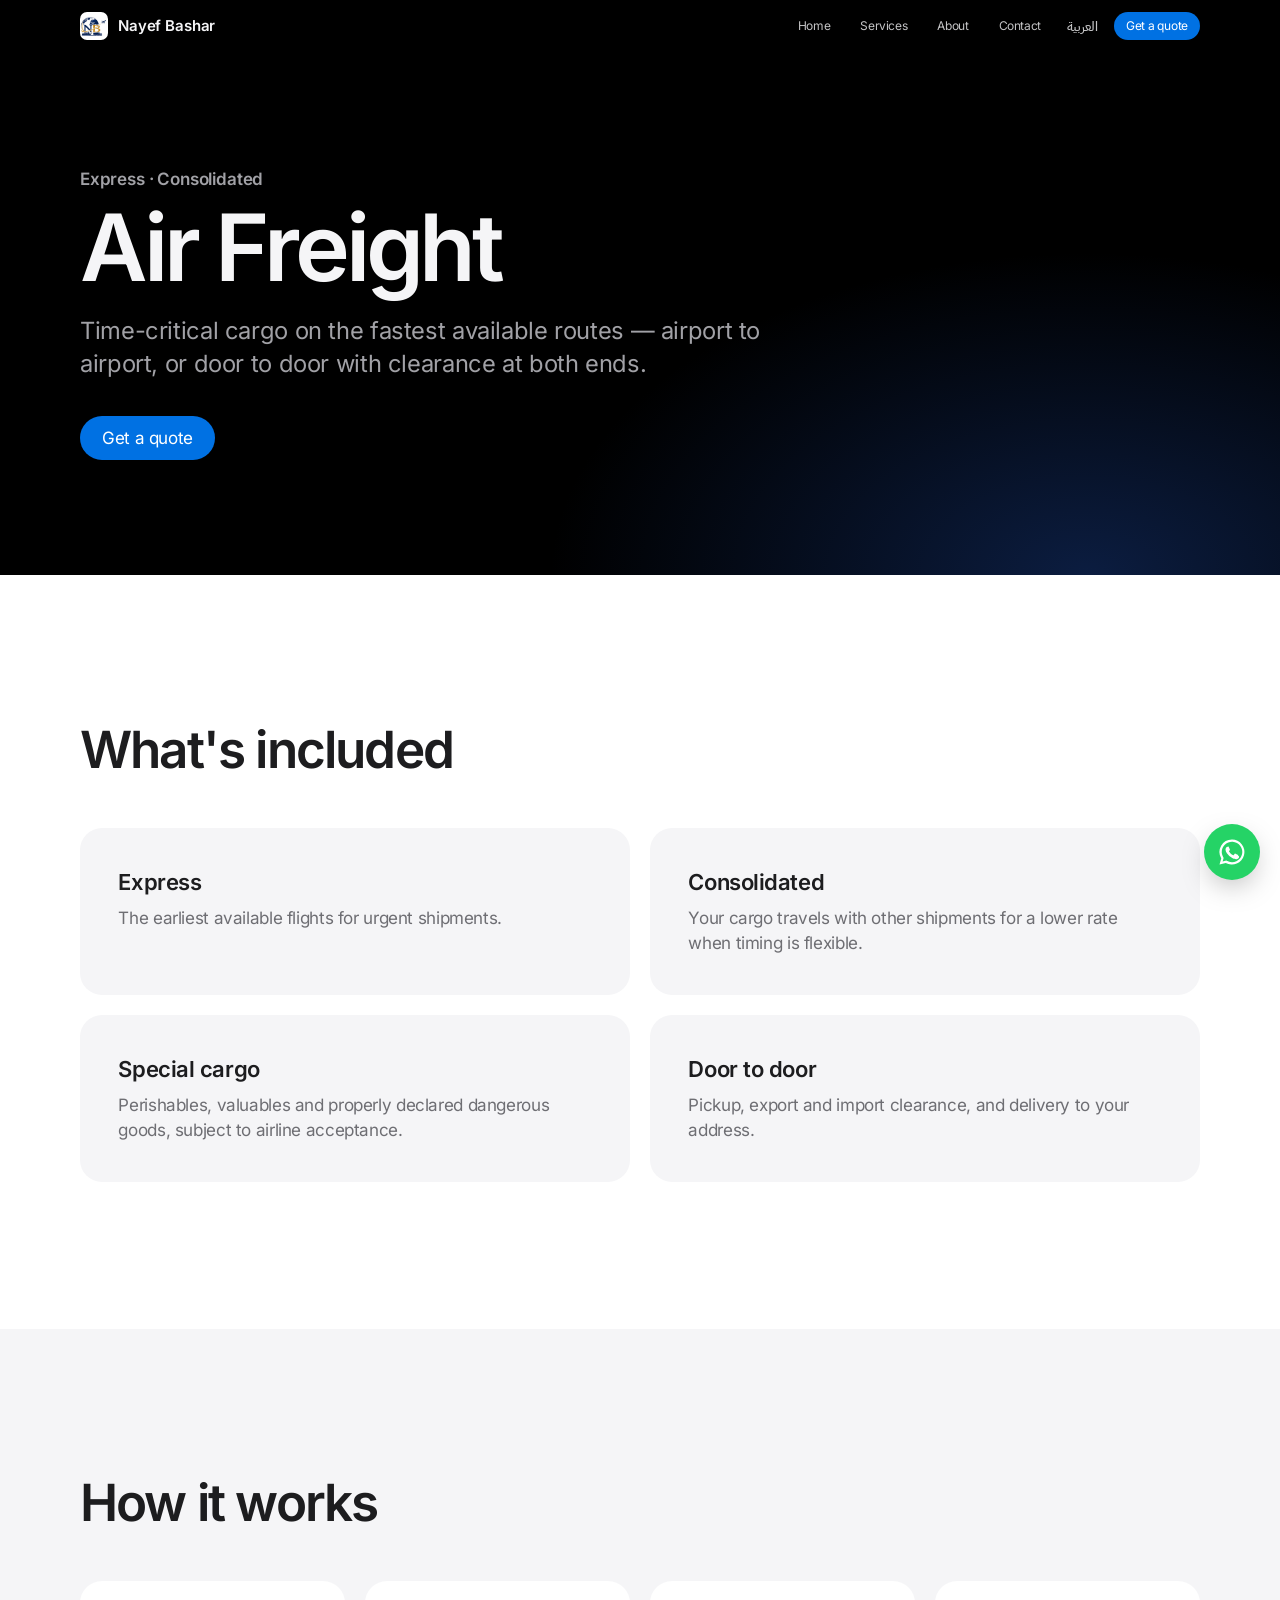
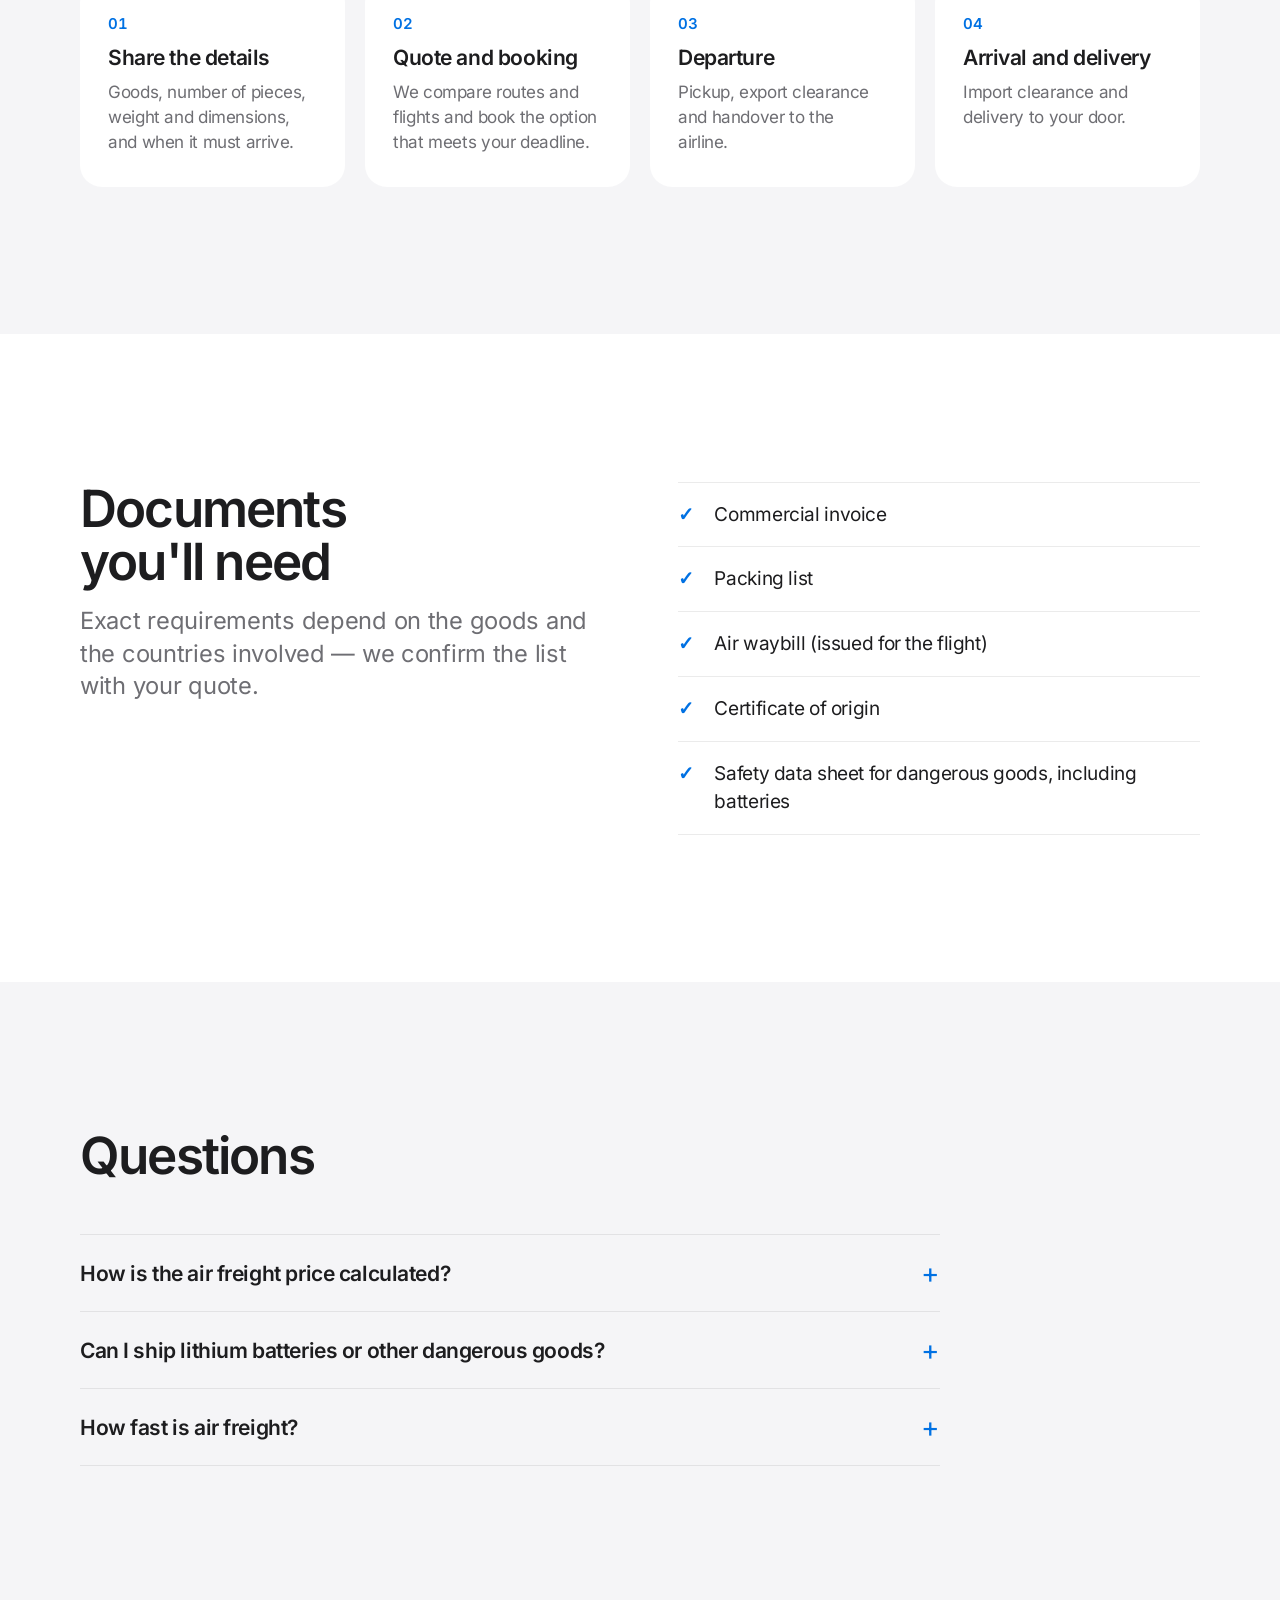
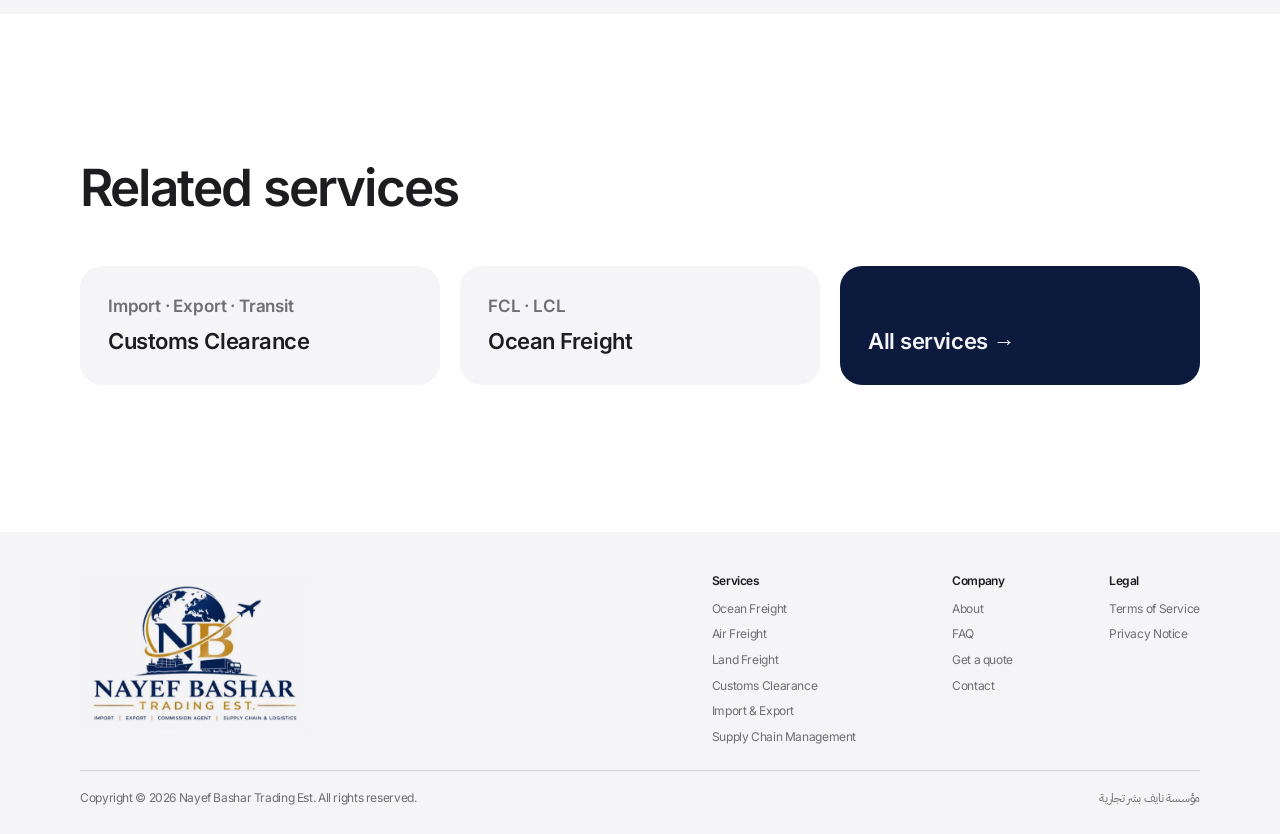
==== services/air-freight.html @ 56d83ab1 "Add files via upload" ====
<!doctype html>
<!-- GENERATED by scripts/build-services.js — do not edit. Change scripts/services-content.js and re-run the script. -->
<html lang="en" dir="ltr" data-page="service" data-title-en="Air Freight — Nayef Bashar Trading Est." data-title-ar="الشحن الجوي — مؤسسة نايف بشر تجارية">
<head>
  <meta charset="utf-8">
  <meta name="viewport" content="width=device-width, initial-scale=1, viewport-fit=cover">
  <title>Air Freight — Nayef Bashar Trading Est.</title>
  <meta name="description" content="Air freight to and from Kuwait: express and consolidated air cargo, airport to airport or door to door, arranged by Nayef Bashar Trading Est.">
  <meta name="theme-color" content="#000000">
  <link rel="canonical" href="https://nayefbashar.com/services/air-freight.html">
  <meta property="og:type" content="website">
  <meta property="og:url" content="https://nayefbashar.com/services/air-freight.html">
  <meta property="og:site_name" content="Nayef Bashar Trading Est.">
  <meta property="og:title" content="Air Freight — Nayef Bashar Trading Est.">
  <meta property="og:description" content="Air freight to and from Kuwait: express and consolidated air cargo, airport to airport or door to door, arranged by Nayef Bashar Trading Est.">
  <meta property="og:image" content="https://nayefbashar.com/assets/logo.png">
  <meta name="twitter:card" content="summary">
  <link rel="icon" type="image/png" href="../assets/favicon.png">
  <link rel="apple-touch-icon" href="../assets/apple-touch-icon.png">
  <link rel="stylesheet" href="../css/fonts.css">
  <link rel="stylesheet" href="../css/site.css">
</head>
<body>
  <a class="skip-link" href="#main" data-i18n="skip">Skip to content</a>

  <header class="nav" id="top">
    <div class="nav-inner">
      <a class="nav-brand" href="../index.html" aria-label="Nayef Bashar Trading Est. — home">
        <img src="../assets/apple-touch-icon.png" alt="" width="28" height="28">
        <span data-i18n="brand">Nayef Bashar</span>
      </a>
      <nav class="nav-links" id="nav-links" aria-label="Main navigation">
        <a href="../index.html" data-i18n="legal.home">Home</a>
        <a href="../index.html#services" data-i18n="nav.services">Services</a>
        <a href="../index.html#about" data-i18n="nav.about">About</a>
        <a href="../index.html#contact" data-i18n="nav.contact">Contact</a>
      </nav>
      <div class="nav-actions">
        <button type="button" class="nav-lang" id="lang-toggle"><span data-i18n="lang.switch">العربية</span></button>
        <a class="pill pill--sm" href="../index.html?service=air#quote" data-i18n="nav.quote">Get a quote</a>
        <button type="button" class="nav-menu" id="menu-toggle" aria-expanded="false" aria-controls="nav-links" aria-label="Menu"><span></span><span></span></button>
      </div>
    </div>
  </header>

  <main id="main">
    <article class="lang-block" lang="en" dir="ltr" aria-labelledby="title-en">
      <section class="svc-hero">
        <div class="container">
          <p class="kicker kicker--hero">Express · Consolidated</p>
          <h1 id="title-en" class="display">Air Freight</h1>
          <p class="hero-lead">Time-critical cargo on the fastest available routes — airport to airport, or door to door with clearance at both ends.</p>
          <a class="pill" href="../index.html?service=air#quote">Get a quote</a>
        </div>
      </section>
      <section class="section">
        <div class="container">
          <h2 class="headline svc-h2">What&#39;s included</h2>
          <ul class="svc-cards" role="list">
            <li class="svc-card"><h3>Express</h3><p>The earliest available flights for urgent shipments.</p></li>
            <li class="svc-card"><h3>Consolidated</h3><p>Your cargo travels with other shipments for a lower rate when timing is flexible.</p></li>
            <li class="svc-card"><h3>Special cargo</h3><p>Perishables, valuables and properly declared dangerous goods, subject to airline acceptance.</p></li>
            <li class="svc-card"><h3>Door to door</h3><p>Pickup, export and import clearance, and delivery to your address.</p></li>
          </ul>
        </div>
      </section>
      <section class="section section--gray">
        <div class="container">
          <h2 class="headline svc-h2">How it works</h2>
          <ol class="steps" role="list">
            <li class="step"><span class="step-num">01</span><h3>Share the details</h3><p>Goods, number of pieces, weight and dimensions, and when it must arrive.</p></li>
            <li class="step"><span class="step-num">02</span><h3>Quote and booking</h3><p>We compare routes and flights and book the option that meets your deadline.</p></li>
            <li class="step"><span class="step-num">03</span><h3>Departure</h3><p>Pickup, export clearance and handover to the airline.</p></li>
            <li class="step"><span class="step-num">04</span><h3>Arrival and delivery</h3><p>Import clearance and delivery to your door.</p></li>
          </ol>
        </div>
      </section>
      <section class="section">
        <div class="container svc-split">
          <div>
            <h2 class="headline svc-h2">Documents you&#39;ll need</h2>
            <p class="subhead">Exact requirements depend on the goods and the countries involved — we confirm the list with your quote.</p>
          </div>
          <ul class="svc-docs" role="list">
            <li>Commercial invoice</li>
            <li>Packing list</li>
            <li>Air waybill (issued for the flight)</li>
            <li>Certificate of origin</li>
            <li>Safety data sheet for dangerous goods, including batteries</li>
          </ul>
        </div>
      </section>
      <section class="section section--gray">
        <div class="container">
          <h2 class="headline svc-h2">Questions</h2>
          <div class="faq-list">
            <details><summary>How is the air freight price calculated?</summary><p>Airlines charge on the chargeable weight: the greater of the actual weight and the volumetric weight. Volumetric weight is length × width × height in centimetres divided by 6,000. Compact, heavy cargo is the best value by air.</p></details>
            <details><summary>Can I ship lithium batteries or other dangerous goods?</summary><p>Often yes, but they must be declared, packed and labelled under IATA dangerous goods rules, and some airlines refuse certain items. Tell us before booking so we can confirm acceptance.</p></details>
            <details><summary>How fast is air freight?</summary><p>It depends on the route and flight availability. We give you the expected schedule with each quote.</p></details>
          </div>
        </div>
      </section>
      <section class="section">
        <div class="container">
          <h2 class="headline svc-h2">Related services</h2>
          <ul class="svc-related" role="list">
            <li><a class="svc-related-link" href="customs-clearance.html"><span class="kicker">Import · Export · Transit</span><strong>Customs Clearance</strong></a></li>
            <li><a class="svc-related-link" href="ocean-freight.html"><span class="kicker">FCL · LCL</span><strong>Ocean Freight</strong></a></li>
            <li><a class="svc-related-link svc-related-link--all" href="../index.html#services"><strong>All services</strong></a></li>
          </ul>
        </div>
      </section>
    </article>

    <article class="lang-block" lang="ar" dir="rtl" aria-labelledby="title-ar">
      <section class="svc-hero">
        <div class="container">
          <p class="kicker kicker--hero">سريع · مجمّع</p>
          <h1 id="title-ar" class="display">الشحن الجوي</h1>
          <p class="hero-lead">شحنات عاجلة على أسرع المسارات المتاحة — من مطار إلى مطار، أو من الباب إلى الباب مع التخليص في الطرفين.</p>
          <a class="pill" href="../index.html?service=air#quote">اطلب عرض سعر</a>
        </div>
      </section>
      <section class="section">
        <div class="container">
          <h2 class="headline svc-h2">ما تشمله الخدمة</h2>
          <ul class="svc-cards" role="list">
            <li class="svc-card"><h3>سريع</h3><p>أقرب الرحلات المتاحة للشحنات العاجلة.</p></li>
            <li class="svc-card"><h3>مجمّع</h3><p>تُشحن بضاعتك مع شحنات أخرى بسعر أقل عندما يكون الموعد مرناً.</p></li>
            <li class="svc-card"><h3>بضائع خاصة</h3><p>المواد القابلة للتلف والثمينة والبضائع الخطرة المصرّح عنها بشكل صحيح، وفق قبول شركة الطيران.</p></li>
            <li class="svc-card"><h3>من الباب إلى الباب</h3><p>الاستلام، وتخليص التصدير والاستيراد، والتسليم إلى عنوانك.</p></li>
          </ul>
        </div>
      </section>
      <section class="section section--gray">
        <div class="container">
          <h2 class="headline svc-h2">كيف نعمل</h2>
          <ol class="steps" role="list">
            <li class="step"><span class="step-num">01</span><h3>شاركنا التفاصيل</h3><p>البضاعة، وعدد الطرود، والوزن والأبعاد، وموعد الوصول المطلوب.</p></li>
            <li class="step"><span class="step-num">02</span><h3>العرض والحجز</h3><p>نقارن المسارات والرحلات ونحجز الخيار الذي يحقق موعدك.</p></li>
            <li class="step"><span class="step-num">03</span><h3>المغادرة</h3><p>الاستلام وتخليص التصدير والتسليم لشركة الطيران.</p></li>
            <li class="step"><span class="step-num">04</span><h3>الوصول والتسليم</h3><p>تخليص الاستيراد والتسليم إلى بابك.</p></li>
          </ol>
        </div>
      </section>
      <section class="section">
        <div class="container svc-split">
          <div>
            <h2 class="headline svc-h2">المستندات المطلوبة</h2>
            <p class="subhead">تختلف المتطلبات بحسب البضاعة والدول المعنية — نؤكد لك القائمة مع عرض السعر.</p>
          </div>
          <ul class="svc-docs" role="list">
            <li>الفاتورة التجارية</li>
            <li>قائمة التعبئة</li>
            <li>بوليصة الشحن الجوي (تصدر للرحلة)</li>
            <li>شهادة المنشأ</li>
            <li>نشرة بيانات السلامة للبضائع الخطرة، بما فيها البطاريات</li>
          </ul>
        </div>
      </section>
      <section class="section section--gray">
        <div class="container">
          <h2 class="headline svc-h2">أسئلة شائعة</h2>
          <div class="faq-list">
            <details><summary>كيف يُحسب سعر الشحن الجوي؟</summary><p>تحتسب شركات الطيران السعر على الوزن المحتسب: الأكبر بين الوزن الفعلي والوزن الحجمي. الوزن الحجمي هو الطول × العرض × الارتفاع بالسنتيمتر مقسوماً على ٦٠٠٠. البضائع الثقيلة صغيرة الحجم هي الأوفر جواً.</p></details>
            <details><summary>هل يمكنني شحن بطاريات الليثيوم أو بضائع خطرة أخرى؟</summary><p>غالباً نعم، لكن يجب التصريح عنها وتعبئتها ووسمها وفق قواعد اتحاد النقل الجوي الدولي (IATA) للبضائع الخطرة، وبعض شركات الطيران ترفض مواد معينة. أخبرنا قبل الحجز لنؤكد القبول.</p></details>
            <details><summary>ما سرعة الشحن الجوي؟</summary><p>تعتمد على المسار وتوفر الرحلات. نعطيك الجدول المتوقع مع كل عرض سعر.</p></details>
          </div>
        </div>
      </section>
      <section class="section">
        <div class="container">
          <h2 class="headline svc-h2">خدمات ذات صلة</h2>
          <ul class="svc-related" role="list">
            <li><a class="svc-related-link" href="customs-clearance.html"><span class="kicker">استيراد · تصدير · ترانزيت</span><strong>التخليص الجمركي</strong></a></li>
            <li><a class="svc-related-link" href="ocean-freight.html"><span class="kicker">حاويات كاملة · جزئية</span><strong>الشحن البحري</strong></a></li>
            <li><a class="svc-related-link svc-related-link--all" href="../index.html#services"><strong>كل الخدمات</strong></a></li>
          </ul>
        </div>
      </section>
    </article>
  </main>

  <a class="wa-float" href="#" data-whatsapp target="_blank" rel="noopener" data-i18n-label="wa.float" aria-label="Chat with us on WhatsApp">
    <svg viewBox="0 0 24 24" aria-hidden="true"><path d="M12 2a10 10 0 0 0-8.6 15.1L2 22l5-1.3A10 10 0 1 0 12 2zm0 18.2a8.2 8.2 0 0 1-4.2-1.2l-.3-.2-3 .8.8-2.9-.2-.3A8.2 8.2 0 1 1 12 20.2zm4.5-6.1c-.2-.1-1.5-.7-1.7-.8-.2-.1-.4-.1-.6.1l-.8 1c-.1.2-.3.2-.5.1a6.7 6.7 0 0 1-3.3-2.9c-.2-.4.2-.4.7-1.3.1-.2 0-.3 0-.4l-.8-1.8c-.2-.5-.4-.4-.6-.4h-.5a1 1 0 0 0-.7.3 3 3 0 0 0-.9 2.2 5.2 5.2 0 0 0 1.1 2.8 12 12 0 0 0 4.6 4c1.7.7 2.4.8 3.2.7.5-.1 1.5-.6 1.8-1.2.2-.6.2-1.1.1-1.2l-.4-.2z"/></svg>
  </a>

  <footer class="footer">
    <div class="container">
      <div class="footer-top">
        <img class="footer-logo" src="../assets/logo.webp" alt="Nayef Bashar Trading Est." width="566" height="388" loading="lazy">
        <nav class="footer-nav" aria-label="Footer">
          <div><h3 data-i18n="footer.services">Services</h3>
            <a href="ocean-freight.html" data-i18n="svc.ocean.title">Ocean Freight</a><a href="air-freight.html" data-i18n="svc.air.title">Air Freight</a><a href="land-freight.html" data-i18n="svc.land.title">Land Freight</a><a href="customs-clearance.html" data-i18n="svc.customs.title">Customs Clearance</a><a href="import-export.html" data-i18n="svc.trade.title">Import &amp; Export</a><a href="supply-chain.html" data-i18n="svc.supply.title">Supply Chain Management</a>
          </div>
          <div><h3 data-i18n="footer.company">Company</h3>
            <a href="../index.html#about" data-i18n="nav.about">About</a><a href="../index.html#faq" data-i18n="nav.faq">FAQ</a>
            <a href="../index.html#quote" data-i18n="nav.quote">Get a quote</a><a href="../index.html#contact" data-i18n="nav.contact">Contact</a>
          </div>
          <div><h3 data-i18n="footer.legal">Legal</h3>
            <a href="../terms.html" data-i18n="footer.terms">Terms of Service</a><a href="../privacy.html" data-i18n="footer.privacy">Privacy Notice</a>
          </div>
        </nav>
      </div>
      <p class="footer-legal">
        <span data-i18n="footer.copy">Copyright © Nayef Bashar Trading Est. All rights reserved.</span>
        <span class="footer-ids"><span data-fact-row hidden><span data-i18n="footer.cr">CR No.</span> <span data-fact="cr" dir="ltr"></span></span><span class="footer-ar" lang="ar" dir="rtl">مؤسسة نايف بشر تجارية</span></span>
      </p>
    </div>
  </footer>

  <script src="../js/i18n.js"></script>
  <script src="../js/site.js"></script>
</body>
</html>
---- css/fonts.css ----
/* Self-hosted fonts (no third-party requests). Inter: Latin subset; IBM Plex Sans Arabic: Arabic subset. */
@font-face { font-family: 'Inter'; font-style: normal; font-weight: 400; font-display: swap; src: url('../assets/fonts/inter-latin-400.woff2') format('woff2'); unicode-range: U+0000-00FF, U+0131, U+0152-0153, U+02BB-02BC, U+02C6, U+02DA, U+02DC, U+2000-206F, U+20AC, U+2122, U+2191, U+2193, U+2212, U+2215, U+FEFF, U+FFFD; }
@font-face { font-family: 'Inter'; font-style: normal; font-weight: 500; font-display: swap; src: url('../assets/fonts/inter-latin-500.woff2') format('woff2'); unicode-range: U+0000-00FF, U+0131, U+0152-0153, U+02BB-02BC, U+02C6, U+02DA, U+02DC, U+2000-206F, U+20AC, U+2122, U+2191, U+2193, U+2212, U+2215, U+FEFF, U+FFFD; }
@font-face { font-family: 'Inter'; font-style: normal; font-weight: 600; font-display: swap; src: url('../assets/fonts/inter-latin-600.woff2') format('woff2'); unicode-range: U+0000-00FF, U+0131, U+0152-0153, U+02BB-02BC, U+02C6, U+02DA, U+02DC, U+2000-206F, U+20AC, U+2122, U+2191, U+2193, U+2212, U+2215, U+FEFF, U+FFFD; }
@font-face { font-family: 'Inter'; font-style: normal; font-weight: 700; font-display: swap; src: url('../assets/fonts/inter-latin-700.woff2') format('woff2'); unicode-range: U+0000-00FF, U+0131, U+0152-0153, U+02BB-02BC, U+02C6, U+02DA, U+02DC, U+2000-206F, U+20AC, U+2122, U+2191, U+2193, U+2212, U+2215, U+FEFF, U+FFFD; }
@font-face { font-family: 'IBM Plex Sans Arabic'; font-style: normal; font-weight: 400; font-display: swap; src: url('../assets/fonts/plex-arabic-400.woff2') format('woff2'); unicode-range: U+0600-06FF, U+0750-077F, U+0870-088E, U+0890-0891, U+0897-08E1, U+08E3-08FF, U+200C-200E, U+2010-2011, U+204F, U+2E41, U+FB50-FDFF, U+FE70-FE74, U+FE76-FEFC; }
@font-face { font-family: 'IBM Plex Sans Arabic'; font-style: normal; font-weight: 500; font-display: swap; src: url('../assets/fonts/plex-arabic-500.woff2') format('woff2'); unicode-range: U+0600-06FF, U+0750-077F, U+0870-088E, U+0890-0891, U+0897-08E1, U+08E3-08FF, U+200C-200E, U+2010-2011, U+204F, U+2E41, U+FB50-FDFF, U+FE70-FE74, U+FE76-FEFC; }
@font-face { font-family: 'IBM Plex Sans Arabic'; font-style: normal; font-weight: 600; font-display: swap; src: url('../assets/fonts/plex-arabic-600.woff2') format('woff2'); unicode-range: U+0600-06FF, U+0750-077F, U+0870-088E, U+0890-0891, U+0897-08E1, U+08E3-08FF, U+200C-200E, U+2010-2011, U+204F, U+2E41, U+FB50-FDFF, U+FE70-FE74, U+FE76-FEFC; }
@font-face { font-family: 'IBM Plex Sans Arabic'; font-style: normal; font-weight: 700; font-display: swap; src: url('../assets/fonts/plex-arabic-700.woff2') format('woff2'); unicode-range: U+0600-06FF, U+0750-077F, U+0870-088E, U+0890-0891, U+0897-08E1, U+08E3-08FF, U+200C-200E, U+2010-2011, U+204F, U+2E41, U+FB50-FDFF, U+FE70-FE74, U+FE76-FEFC; }
---- css/site.css ----
/* ==========================================================================
   Nayef Bashar Trading Est. — product-page aesthetic:
   system type, generous whitespace, black hero, gray/white alternating sections,
   large rounded tiles, one blue for actions, brand navy for depth.
   ========================================================================== */
:root {
  --bg: #ffffff;
  --bg-gray: #f5f5f7;
  --bg-black: #000000;
  --text: #1d1d1f;
  --text-2: #6e6e73;
  --text-on-dark: #f5f5f7;
  --text-on-dark-2: #a1a1a6;
  --blue: #0071e3;
  --blue-hover: #0077ed;
  --link: #0066cc;
  --link-on-dark: #2997ff;
  --navy: #0b1a3d;
  --navy-2: #13306b;
  --gold: #c39a48;
  --hairline: rgba(0, 0, 0, 0.08);
  --hairline-dark: rgba(255, 255, 255, 0.12);

  --font: -apple-system, BlinkMacSystemFont, 'SF Pro Display', 'SF Pro Text', 'Inter', 'Helvetica Neue', Arial, sans-serif;
  --font-ar: 'IBM Plex Sans Arabic', -apple-system, BlinkMacSystemFont, 'Inter', sans-serif;

  --fs-body: 17px;
  --fs-small: 14px;
  --fs-kicker: 17px;
  --fs-display: clamp(48px, 3rem + 5.2vw, 112px);
  --fs-headline: clamp(40px, 2rem + 3vw, 80px);
  --fs-subhead: clamp(19px, 1rem + 0.6vw, 24px);
  --fs-tile-title: clamp(28px, 1.4rem + 1.2vw, 40px);
  --fs-statement: clamp(40px, 2rem + 4vw, 96px);

  --container: min(1120px, calc(100% - 44px));
  --section-y: clamp(88px, 6rem + 4vw, 160px);
  --radius-tile: 28px;
  --radius-field: 12px;
  --nav-h: 52px;
  --ease: cubic-bezier(0.28, 0.11, 0.32, 1);
  --duration: 600ms;
}

*, *::before, *::after { box-sizing: border-box; }
html { scroll-behavior: smooth; scroll-padding-top: calc(var(--nav-h) + 16px); -webkit-text-size-adjust: 100%; }
body {
  margin: 0; font-family: var(--font); font-size: var(--fs-body); line-height: 1.47; letter-spacing: -0.022em;
  color: var(--text); background: var(--bg); -webkit-font-smoothing: antialiased; -moz-osx-font-smoothing: grayscale; overflow-x: hidden;
}
html[lang='ar'] body { font-family: var(--font-ar); letter-spacing: 0; line-height: 1.7; }
h1, h2, h3, p, dl, dd, figure, fieldset, legend { margin: 0; padding: 0; border: 0; }
ul[role='list'], ol[role='list'] { list-style: none; margin: 0; padding: 0; }
img, svg, canvas { display: block; max-width: 100%; }
a { color: inherit; text-decoration: none; }
:focus-visible { outline: 2px solid var(--blue); outline-offset: 3px; border-radius: 6px; }
[hidden] { display: none !important; }
.container { width: var(--container); margin-inline: auto; }
.sr-only { position: absolute; width: 1px; height: 1px; overflow: hidden; clip: rect(0 0 0 0); white-space: nowrap; }
.skip-link { position: absolute; inset-inline-start: 12px; top: -60px; z-index: 100; padding: 8px 14px; border-radius: 8px; background: var(--blue); color: #fff; font-size: var(--fs-small); }
.skip-link:focus { top: 8px; }

/* ---------- type ---------- */
.kicker { font-size: var(--fs-kicker); font-weight: 600; letter-spacing: -0.01em; color: var(--text-2); }
.kicker--blue { color: var(--blue); }
.kicker--hero { color: var(--text-on-dark-2); }
.display { font-size: var(--fs-display); font-weight: 600; line-height: 1.02; letter-spacing: -0.045em; }
.headline { font-size: var(--fs-headline); font-weight: 600; line-height: 1.05; letter-spacing: -0.035em; text-wrap: balance; }
.headline--light { color: var(--text-on-dark); }
.subhead { margin-top: 16px; max-width: 680px; font-size: var(--fs-subhead); line-height: 1.38; letter-spacing: -0.012em; color: var(--text-2); font-weight: 400; }
html[lang='ar'] .display, html[lang='ar'] .headline, html[lang='ar'] .statement-text { letter-spacing: 0; line-height: 1.25; font-weight: 700; }

/* ---------- actions ---------- */
.pill {
  display: inline-flex; align-items: center; justify-content: center; min-height: 44px; padding: 0 22px; border: 0; border-radius: 980px;
  background: var(--blue); color: #fff; font: 400 var(--fs-body)/1 var(--font); letter-spacing: -0.022em; cursor: pointer;
  transition: background-color 200ms var(--ease), transform 200ms var(--ease);
}
html[lang='ar'] .pill { font-family: var(--font-ar); letter-spacing: 0; }
.pill:hover { background: var(--blue-hover); }
.pill:active { transform: scale(0.97); }
.pill--sm { min-height: 28px; padding: 0 12px; font-size: 12px; }
.pill--secondary { background: transparent; color: var(--blue); box-shadow: inset 0 0 0 1px var(--blue); }
.pill--secondary:hover { background: var(--blue); color: #fff; }
.link-arrow { display: inline-flex; align-items: center; gap: 4px; color: var(--link); font-size: var(--fs-body); }
.link-arrow::after { content: '›'; font-size: 1.25em; line-height: 0.8; transition: transform 200ms var(--ease); }
html[dir='rtl'] .link-arrow::after { content: '‹'; }
.link-arrow:hover span { text-decoration: underline; }
.link-arrow:hover::after { transform: translateX(3px); }
html[dir='rtl'] .link-arrow:hover::after { transform: translateX(-3px); }
.link-arrow--light { color: var(--link-on-dark); }

/* ---------- nav ---------- */
.nav {
  position: fixed; inset: 0 0 auto; z-index: 50; height: var(--nav-h); color: var(--text-on-dark);
  background: rgba(0, 0, 0, 0.72); backdrop-filter: saturate(180%) blur(20px); -webkit-backdrop-filter: saturate(180%) blur(20px);
  transition: background-color 300ms var(--ease), color 300ms var(--ease), box-shadow 300ms var(--ease);
}
.nav.is-scrolled { background: rgba(251, 251, 253, 0.8); color: var(--text); box-shadow: 0 0.5px 0 var(--hairline); }
.nav-inner { display: flex; align-items: center; gap: 24px; width: min(1120px, calc(100% - 44px)); height: 100%; margin-inline: auto; }
.nav-brand { display: flex; align-items: center; gap: 10px; font-size: 15px; font-weight: 600; letter-spacing: -0.01em; }
.nav-brand img { width: 28px; height: 28px; border-radius: 7px; background: #fff; }
.nav-links { display: flex; gap: 30px; margin-inline-start: auto; font-size: 12px; }
.nav-links a { opacity: 0.8; transition: opacity 200ms var(--ease); }
.nav-links a:hover { opacity: 1; }
.nav-actions { display: flex; align-items: center; gap: 14px; }
.nav-lang { border: 0; background: none; color: inherit; font: 500 13px var(--font-ar); opacity: 0.8; cursor: pointer; padding: 6px 2px; }
html[lang='ar'] .nav-lang { font-family: var(--font); }
.nav-lang:hover { opacity: 1; }
.nav-menu { display: none; width: 36px; height: 36px; border: 0; background: none; color: inherit; cursor: pointer; }
.nav-menu span { display: block; width: 17px; height: 1px; margin: 6px auto; background: currentColor; transition: transform 300ms var(--ease); }
.menu-open .nav-menu span:first-child { transform: translateY(3.5px) rotate(45deg); }
.menu-open .nav-menu span:last-child { transform: translateY(-3.5px) rotate(-45deg); }

/* ---------- hero ---------- */
.hero {
  position: relative; overflow: hidden; padding: calc(var(--nav-h) + clamp(56px, 8vh, 110px)) 0 0; text-align: center;
  background: radial-gradient(70% 55% at 50% 78%, rgba(19, 48, 107, 0.55), transparent 70%), var(--bg-black); color: var(--text-on-dark);
}
.hero-copy { width: min(980px, calc(100% - 44px)); margin-inline: auto; }
.hero .display { margin-top: 8px; background: linear-gradient(180deg, #ffffff 30%, #b8c4dc 100%); -webkit-background-clip: text; background-clip: text; color: transparent; }
.hero-lead { margin: 20px auto 0; max-width: 700px; font-size: var(--fs-subhead); line-height: 1.38; color: var(--text-on-dark-2); }
.hero-cta { display: flex; flex-wrap: wrap; justify-content: center; align-items: center; gap: 28px; margin-top: 36px; }
.globe-stage { position: relative; width: min(880px, 100%); margin: clamp(24px, 4vw, 48px) auto 0; padding-bottom: clamp(40px, 6vw, 72px); }
.globe { width: 100%; aspect-ratio: 1; cursor: grab; touch-action: pan-y; }
.globe.is-dragging { cursor: grabbing; }
.legend { display: flex; flex-wrap: wrap; justify-content: center; gap: 10px 26px; margin-top: -2%; font-size: var(--fs-small); color: var(--text-on-dark-2); }
.legend li { display: flex; align-items: center; gap: 8px; }
.legend-dot { width: 10px; height: 10px; border-radius: 50%; }
.legend-dot--sea { background: #4ea1ff; }
.legend-dot--air { background: #f5c56b; }
.legend-dot--land { background: #6fe3c1; }
.legend-hint { opacity: 0.7; }
.legend-hint::before { content: ''; width: 1px; height: 14px; margin-inline-end: 18px; background: var(--hairline-dark); }

/* ---------- sections ---------- */
.section { padding-block: var(--section-y); }
.section--gray { background: var(--bg-gray); }
.section-head { margin-bottom: clamp(48px, 5vw, 80px); }
.section-head--center { text-align: center; }
.section-head--center .subhead { margin-inline: auto; }

/* ---------- service tiles ---------- */
.tiles { display: grid; grid-template-columns: repeat(2, minmax(0, 1fr)); gap: 20px; }
.tile {
  position: relative; display: flex; flex-direction: column; gap: 10px; min-height: 420px; padding: clamp(32px, 4vw, 52px);
  border-radius: var(--radius-tile); background: var(--bg); overflow: hidden;
  transition: transform 500ms var(--ease), box-shadow 500ms var(--ease);
}
.tile:hover { transform: scale(1.012); box-shadow: 0 30px 60px -30px rgba(0, 0, 0, 0.25); }
.tile h3 { font-size: var(--fs-tile-title); font-weight: 600; line-height: 1.1; letter-spacing: -0.03em; }
html[lang='ar'] .tile h3 { letter-spacing: 0; font-weight: 700; }
.tile p { max-width: 36ch; color: var(--text-2); font-size: var(--fs-body); }
.tile .kicker { font-size: var(--fs-small); color: var(--text-2); }
.tile .link-arrow { margin-top: 6px; }
.tile--wide { grid-column: 1 / -1; flex-direction: row; align-items: center; gap: clamp(24px, 4vw, 60px); min-height: 460px; }
.tile-copy { display: flex; flex-direction: column; gap: 10px; flex: 1 1 45%; }
.tile--dark { background: linear-gradient(145deg, #0b1a3d 0%, #000 70%); color: var(--text-on-dark); }
.tile--dark p, .tile--dark .kicker { color: var(--text-on-dark-2); }
.tile--light-blue { background: linear-gradient(145deg, #eaf3ff, #ffffff 70%); }
.tile-art { flex: 1 1 55%; display: grid; place-items: center; }
.tile-art svg { width: 100%; max-width: 460px; }
.tile-art--ocean .stack rect { fill: none; stroke: rgba(255, 255, 255, 0.85); stroke-width: 1.5; }
.tile-art--ocean .stack rect:nth-child(2n) { stroke: #4ea1ff; }
.tile-art--ocean .hull { fill: rgba(78, 161, 255, 0.14); stroke: #4ea1ff; stroke-width: 1.5; }
.tile-art--ocean .wave { fill: none; stroke: rgba(255, 255, 255, 0.35); stroke-width: 1.5; stroke-dasharray: 6 6; animation: wave 3s linear infinite; }
@keyframes wave { to { stroke-dashoffset: -48; } }
.tile-art--flow circle { fill: #fff; stroke: var(--blue); stroke-width: 1.5; }
.tile-art--flow .flow-end { fill: var(--blue); }
.tile-art--flow .flow-line { fill: none; stroke: var(--blue); stroke-width: 1.5; stroke-dasharray: 4 6; animation: wave 2.4s linear infinite; }
.tile-glyph { position: absolute; inset-inline-end: clamp(24px, 3vw, 44px); bottom: clamp(24px, 3vw, 44px); width: clamp(88px, 9vw, 128px); opacity: 0.9; transition: transform 700ms var(--ease); }
.tile:hover .tile-glyph { transform: translateY(-6px); }
.tile-glyph svg { fill: none; stroke-width: 2; stroke-linecap: round; stroke-linejoin: round; }
.tile-glyph .thin { stroke-width: 2; }
.tile-glyph--air svg { stroke: #d49a1f; }
.tile-glyph--land svg { stroke: #16a37f; }
.tile-glyph--customs svg { stroke: var(--blue); }
.tile-glyph--trade svg { stroke: #7a5af8; }
html[dir='rtl'] .tile-glyph--air svg, html[dir='rtl'] .tile-glyph--land svg, html[dir='rtl'] .tile-glyph--trade svg { transform: scaleX(-1); }

/* ---------- statement ---------- */
.statement { padding-block: clamp(110px, 12vw, 200px); background: var(--bg-black); }
.statement-text { font-size: var(--fs-statement); font-weight: 600; line-height: 1.05; letter-spacing: -0.045em; color: var(--text-on-dark); text-wrap: balance; }
.statement-text span { background: linear-gradient(90deg, #4ea1ff, #6fe3c1 50%, #f5c56b); -webkit-background-clip: text; background-clip: text; color: transparent; }

/* ---------- network ---------- */
.network { display: grid; grid-template-columns: 1.05fr 0.95fr; gap: clamp(40px, 7vw, 110px); align-items: center; }
.network .kicker { margin-bottom: 10px; }
.features { display: grid; }
.features li { display: grid; gap: 4px; padding-block: 24px; border-top: 1px solid var(--hairline); }
.features li:last-child { border-bottom: 1px solid var(--hairline); }
.features strong { font-size: 21px; font-weight: 600; letter-spacing: -0.02em; }
.features span { color: var(--text-2); }

/* ---------- process ---------- */
.steps { display: grid; grid-template-columns: repeat(4, minmax(0, 1fr)); gap: 20px; }
.step { display: grid; gap: 10px; align-content: start; padding: 32px 28px; border-radius: 22px; background: var(--bg); }
.step-num { font-size: 15px; font-weight: 600; color: var(--blue); font-variant-numeric: tabular-nums; }
.step h3 { font-size: 21px; font-weight: 600; letter-spacing: -0.02em; line-height: 1.2; }
.step p { color: var(--text-2); }

/* ---------- why ---------- */
.why-grid { display: grid; grid-template-columns: repeat(4, minmax(0, 1fr)); gap: 20px; }
.why-card { display: grid; gap: 10px; align-content: start; padding: 32px 28px; border-radius: 22px; background: var(--bg-gray); }
.why-icon { display: grid; place-items: center; width: 44px; height: 44px; margin-bottom: 8px; border-radius: 50%; background: var(--bg); }
.why-icon svg { width: 22px; height: 22px; fill: none; stroke: var(--text); stroke-width: 1.6; stroke-linecap: round; stroke-linejoin: round; }
.why-card h3 { font-size: 21px; font-weight: 600; letter-spacing: -0.02em; }
.why-card p { color: var(--text-2); }

/* ---------- about ---------- */
.about { display: grid; grid-template-columns: 1.2fr 0.8fr; gap: clamp(40px, 7vw, 110px); align-items: end; }
.about .kicker { margin-bottom: 10px; }
.about-copy .subhead + .subhead { margin-top: 12px; }
.facts { display: grid; }
.facts div { display: grid; gap: 2px; padding-block: 20px; border-top: 1px solid var(--hairline); }
.facts div:last-of-type { border-bottom: 1px solid var(--hairline); }
.facts dt { font-size: var(--fs-small); color: var(--text-2); }
.facts dd { font-size: 21px; font-weight: 600; letter-spacing: -0.02em; }
html[dir='rtl'] .facts dd[dir='ltr'] { text-align: right; }

/* ---------- faq ---------- */
.faq-list { max-width: 860px; border-top: 1px solid var(--hairline); }
.faq-list details { border-bottom: 1px solid var(--hairline); }
.faq-list summary {
  display: flex; justify-content: space-between; align-items: center; gap: 24px; padding-block: 24px;
  font-size: 21px; font-weight: 600; letter-spacing: -0.02em; line-height: 1.3; cursor: pointer; list-style: none;
}
html[lang='ar'] .faq-list summary { letter-spacing: 0; }
.faq-list summary::-webkit-details-marker { display: none; }
.faq-list summary::after { content: '+'; flex: none; font-size: 28px; font-weight: 300; line-height: 1; color: var(--blue); transition: transform 300ms var(--ease); }
.faq-list details[open] summary::after { transform: rotate(45deg); }
.faq-list summary:hover { color: var(--blue); }
.faq-list details p { max-width: 70ch; padding-bottom: 24px; color: var(--text-2); }

/* ---------- quote form ---------- */
.form { display: grid; grid-template-columns: repeat(2, minmax(0, 1fr)); gap: 18px 20px; max-width: 820px; margin-inline: auto; padding: clamp(28px, 4vw, 52px); border-radius: var(--radius-tile); background: var(--bg); }
.field { display: grid; gap: 8px; min-width: 0; }
.field--wide { grid-column: 1 / -1; }
.field label, .field legend { font-size: var(--fs-small); font-weight: 600; color: var(--text); }
.field legend { margin-bottom: 8px; }
.field input, .field textarea {
  width: 100%; padding: 14px 16px; border: 1px solid #d2d2d7; border-radius: var(--radius-field); background: var(--bg);
  font: inherit; color: var(--text); letter-spacing: inherit; transition: border-color 200ms var(--ease), box-shadow 200ms var(--ease);
}
.field input::placeholder, .field textarea::placeholder { color: #86868b; }
.field textarea { resize: vertical; min-height: 120px; }
.field input:focus, .field textarea:focus { outline: none; border-color: var(--blue); box-shadow: 0 0 0 4px rgba(0, 113, 227, 0.18); }
.field [aria-invalid='true'] { border-color: #e30000; box-shadow: 0 0 0 4px rgba(227, 0, 0, 0.1); }
.segments { display: flex; flex-wrap: wrap; gap: 10px; }
.segments label { position: relative; cursor: pointer; font-weight: 400; }
.segments input { position: absolute; inset: 0; opacity: 0; margin: 0; cursor: pointer; }
.segments span { display: inline-flex; min-height: 40px; align-items: center; padding: 0 16px; border-radius: 980px; border: 1px solid #d2d2d7; font-size: var(--fs-small); transition: border-color 200ms var(--ease), background-color 200ms var(--ease), color 200ms var(--ease); }
.segments label:hover span { border-color: #86868b; }
.segments input:checked + span { border-color: var(--blue); background: rgba(0, 113, 227, 0.08); color: var(--blue); box-shadow: inset 0 0 0 1px var(--blue); }
.segments input:focus-visible + span { outline: 2px solid var(--blue); outline-offset: 2px; }
.form-error { padding: 12px 16px; border-radius: var(--radius-field); background: #fff2f2; color: #c00; font-size: var(--fs-small); }
.form-actions { display: flex; flex-wrap: wrap; gap: 12px; margin-top: 6px; }
.form-consent { font-size: 12px; color: var(--text-2); }
.form-consent a { color: var(--link); text-decoration: underline; text-underline-offset: 2px; }

/* ---------- contact ---------- */
.contact { padding-block: var(--section-y); background: var(--bg-black); color: var(--text-on-dark); }
.contact-grid { display: grid; grid-template-columns: repeat(5, minmax(0, 1fr)); gap: 32px; margin-top: clamp(48px, 5vw, 72px); padding-top: 32px; border-top: 1px solid var(--hairline-dark); }
.contact-grid dt { font-size: var(--fs-small); color: var(--text-on-dark-2); margin-bottom: 8px; }
.contact-grid dd { font-size: 19px; letter-spacing: -0.015em; overflow-wrap: anywhere; }
.contact-grid a { color: var(--link-on-dark); }
.contact-grid a:hover { text-decoration: underline; }
.contact-map { display: inline-block; margin-top: 6px; font-size: var(--fs-small); }

/* ---------- floating WhatsApp ---------- */
.wa-float {
  position: fixed; z-index: 40; inset-inline-end: max(20px, env(safe-area-inset-right)); bottom: max(20px, env(safe-area-inset-bottom));
  display: grid; place-items: center; width: 56px; height: 56px; border-radius: 50%; background: #25d366; color: #fff;
  box-shadow: 0 10px 30px -8px rgba(0, 0, 0, 0.35); transition: transform 200ms var(--ease), box-shadow 200ms var(--ease);
}
.wa-float svg { width: 30px; height: 30px; fill: currentColor; }
.wa-float:hover { transform: scale(1.06); box-shadow: 0 14px 36px -8px rgba(0, 0, 0, 0.4); }
.wa-float:active { transform: scale(0.96); }
.menu-open .wa-float { display: none; }

/* ---------- footer ---------- */
.footer { background: var(--bg-gray); color: var(--text-2); font-size: 12px; padding-block: 40px 28px; }
.footer-top { display: flex; justify-content: space-between; gap: 32px; padding-bottom: 24px; border-bottom: 1px solid #d2d2d7; }
/* flex: none + align-self stop the footer row from stretching or squeezing the logo out of proportion. */
.footer-logo { flex: none; align-self: flex-start; width: clamp(200px, 18vw, 240px); height: auto; mix-blend-mode: multiply; }
.footer-nav { display: flex; gap: clamp(32px, 8vw, 96px); }
.footer-nav div { display: grid; gap: 8px; align-content: start; }
.footer-nav h3 { font-size: 12px; font-weight: 600; color: var(--text); margin-bottom: 2px; }
.footer-nav a:hover { color: var(--text); text-decoration: underline; }
.footer-legal { display: flex; flex-wrap: wrap; justify-content: space-between; gap: 8px; padding-top: 18px; }
.footer-ids { display: flex; flex-wrap: wrap; gap: 8px 20px; }
.footer-ar { font-family: var(--font-ar); }

/* ---------- legal pages (terms.html, privacy.html) ---------- */
.legal-page { padding: calc(var(--nav-h) + clamp(48px, 7vw, 96px)) 0 var(--section-y); }
.legal-doc { width: min(760px, calc(100% - 44px)); margin-inline: auto; }
html[lang='en'] .legal-doc[lang='ar'], html[lang='ar'] .legal-doc[lang='en'] { display: none; }
.legal-doc h1 { font-size: clamp(36px, 1.8rem + 2.4vw, 60px); font-weight: 600; line-height: 1.08; letter-spacing: -0.035em; }
.legal-doc[lang='ar'] h1 { letter-spacing: 0; font-weight: 700; line-height: 1.3; }
.legal-updated { margin-top: 12px; font-size: var(--fs-small); color: var(--text-2); }
.legal-lead { margin-top: 28px; font-size: var(--fs-subhead); line-height: 1.45; color: var(--text-2); }
.legal-doc h2 { margin-top: 48px; padding-top: 24px; border-top: 1px solid var(--hairline); font-size: 24px; font-weight: 600; letter-spacing: -0.02em; }
.legal-doc[lang='ar'] h2 { letter-spacing: 0; }
.legal-doc p, .legal-doc li { margin-top: 12px; color: var(--text); }
.legal-doc ul { margin: 0; padding-inline-start: 1.25em; }
.legal-doc a { color: var(--link); text-decoration: underline; text-underline-offset: 2px; }
.legal-note { margin-top: 48px; padding: 20px 24px; border-radius: var(--radius-field); background: var(--bg-gray); font-size: var(--fs-small); color: var(--text-2); }
/* ---------- service pages (services/*.html, generated) ---------- */
html[lang='en'] .lang-block[lang='ar'], html[lang='ar'] .lang-block[lang='en'] { display: none; }
.svc-hero {
  padding: calc(var(--nav-h) + clamp(64px, 9vw, 128px)) 0 clamp(72px, 9vw, 128px); color: var(--text-on-dark);
  background: radial-gradient(60% 80% at 85% 100%, rgba(19, 48, 107, 0.6), transparent 70%), var(--bg-black);
}
.svc-hero .display { margin-top: 8px; font-size: clamp(44px, 2.6rem + 4vw, 96px); }
.svc-hero .hero-lead { margin: 20px 0 36px; }
.svc-h2 { font-size: clamp(32px, 1.6rem + 2vw, 56px); margin-bottom: clamp(32px, 4vw, 56px); }
.svc-cards { display: grid; grid-template-columns: repeat(2, minmax(0, 1fr)); gap: 20px; }
.svc-card { display: grid; gap: 8px; align-content: start; padding: clamp(28px, 3vw, 40px); border-radius: 22px; background: var(--bg-gray); }
.svc-card h3 { font-size: 22px; font-weight: 600; letter-spacing: -0.02em; }
.svc-card p { color: var(--text-2); }
.svc-split { display: grid; grid-template-columns: 1fr 1fr; gap: clamp(32px, 6vw, 96px); align-items: start; }
.svc-split .svc-h2 { margin-bottom: 0; }
.svc-docs li { position: relative; padding: 18px 0; padding-inline-start: 36px; border-top: 1px solid var(--hairline); font-size: 19px; }
.svc-docs li:last-child { border-bottom: 1px solid var(--hairline); }
.svc-docs li::before { content: '✓'; position: absolute; inset-inline-start: 0; color: var(--blue); font-weight: 600; }
.svc-related { display: grid; grid-template-columns: repeat(3, minmax(0, 1fr)); gap: 20px; }
.svc-related-link {
  display: grid; gap: 6px; height: 100%; padding: 28px; border-radius: 22px; background: var(--bg-gray);
  transition: transform 300ms var(--ease), box-shadow 300ms var(--ease);
}
.svc-related-link strong { font-size: 22px; font-weight: 600; letter-spacing: -0.02em; }
.svc-related-link:hover { transform: translateY(-3px); box-shadow: 0 20px 40px -24px rgba(0, 0, 0, 0.3); }
.svc-related-link--all { align-content: end; background: var(--navy); color: var(--text-on-dark); }
.svc-related-link--all strong::after { content: ' →'; }
html[dir='rtl'] .svc-related-link--all strong::after { content: ' ←'; }
.tile-links { display: flex; flex-wrap: wrap; gap: 8px 24px; margin-top: 6px; }
.tile-links .link-arrow { margin-top: 0; }
.nav--solid { background: rgba(251, 251, 253, 0.8); color: var(--text); box-shadow: 0 0.5px 0 var(--hairline); }

/* ---------- reveal ---------- */
.reveal { opacity: 0; transform: translateY(32px); transition: opacity 900ms var(--ease), transform 900ms var(--ease); }
.reveal.is-visible { opacity: 1; transform: none; }
.tiles .reveal:nth-child(even), .steps .reveal:nth-child(2), .why-grid .reveal:nth-child(2) { transition-delay: 80ms; }
.steps .reveal:nth-child(3), .why-grid .reveal:nth-child(3) { transition-delay: 160ms; }
.steps .reveal:nth-child(4), .why-grid .reveal:nth-child(4) { transition-delay: 240ms; }
.tile.reveal.is-visible:hover { transform: scale(1.012); }

/* ---------- responsive ---------- */
@media (max-width: 1068px) {
  .steps, .why-grid { grid-template-columns: repeat(2, minmax(0, 1fr)); }
  .contact-grid { grid-template-columns: repeat(3, minmax(0, 1fr)); }
  .network, .about { grid-template-columns: 1fr; }
}
@media (max-width: 833px) {
  :root { --fs-body: 16px; }
  .nav-menu { display: block; }
  .nav-links {
    position: fixed; inset: var(--nav-h) 0 auto; flex-direction: column; gap: 0; margin: 0; padding: 12px 22px 28px; font-size: 24px; font-weight: 600;
    background: rgba(0, 0, 0, 0.92); color: var(--text-on-dark); backdrop-filter: blur(20px); -webkit-backdrop-filter: blur(20px);
    opacity: 0; visibility: hidden; transform: translateY(-10px); transition: opacity 300ms var(--ease), transform 300ms var(--ease), visibility 300ms;
  }
  .nav-links a { padding: 14px 0; opacity: 1; border-bottom: 1px solid var(--hairline-dark); }
  .menu-open .nav-links { opacity: 1; visibility: visible; transform: none; }
  .nav-actions .pill { display: none; }
  .tiles { grid-template-columns: 1fr; }
  .tile, .tile--wide { min-height: 360px; flex-direction: column; align-items: stretch; }
  .tile-glyph { width: 84px; }
  .contact-grid { grid-template-columns: 1fr 1fr; }
  .form { grid-template-columns: 1fr; }
  .footer-top { flex-direction: column; }
  .footer-nav { flex-wrap: wrap; gap: 28px 48px; }
  .faq-list summary { font-size: 18px; padding-block: 20px; }
  .svc-cards, .svc-split { grid-template-columns: 1fr; }
  .svc-related { grid-template-columns: 1fr; }
}
@media (max-width: 560px) {
  .steps, .why-grid, .contact-grid { grid-template-columns: 1fr; }
  .hero-cta { flex-direction: column; gap: 18px; }
  .nav-brand span { display: none; }
  .legend-hint::before { display: none; }
}

@media (prefers-reduced-motion: reduce) {
  html { scroll-behavior: auto; }
  *, *::before, *::after { animation-duration: 1ms !important; animation-iteration-count: 1 !important; transition-duration: 1ms !important; }
  .reveal { opacity: 1; transform: none; }
}
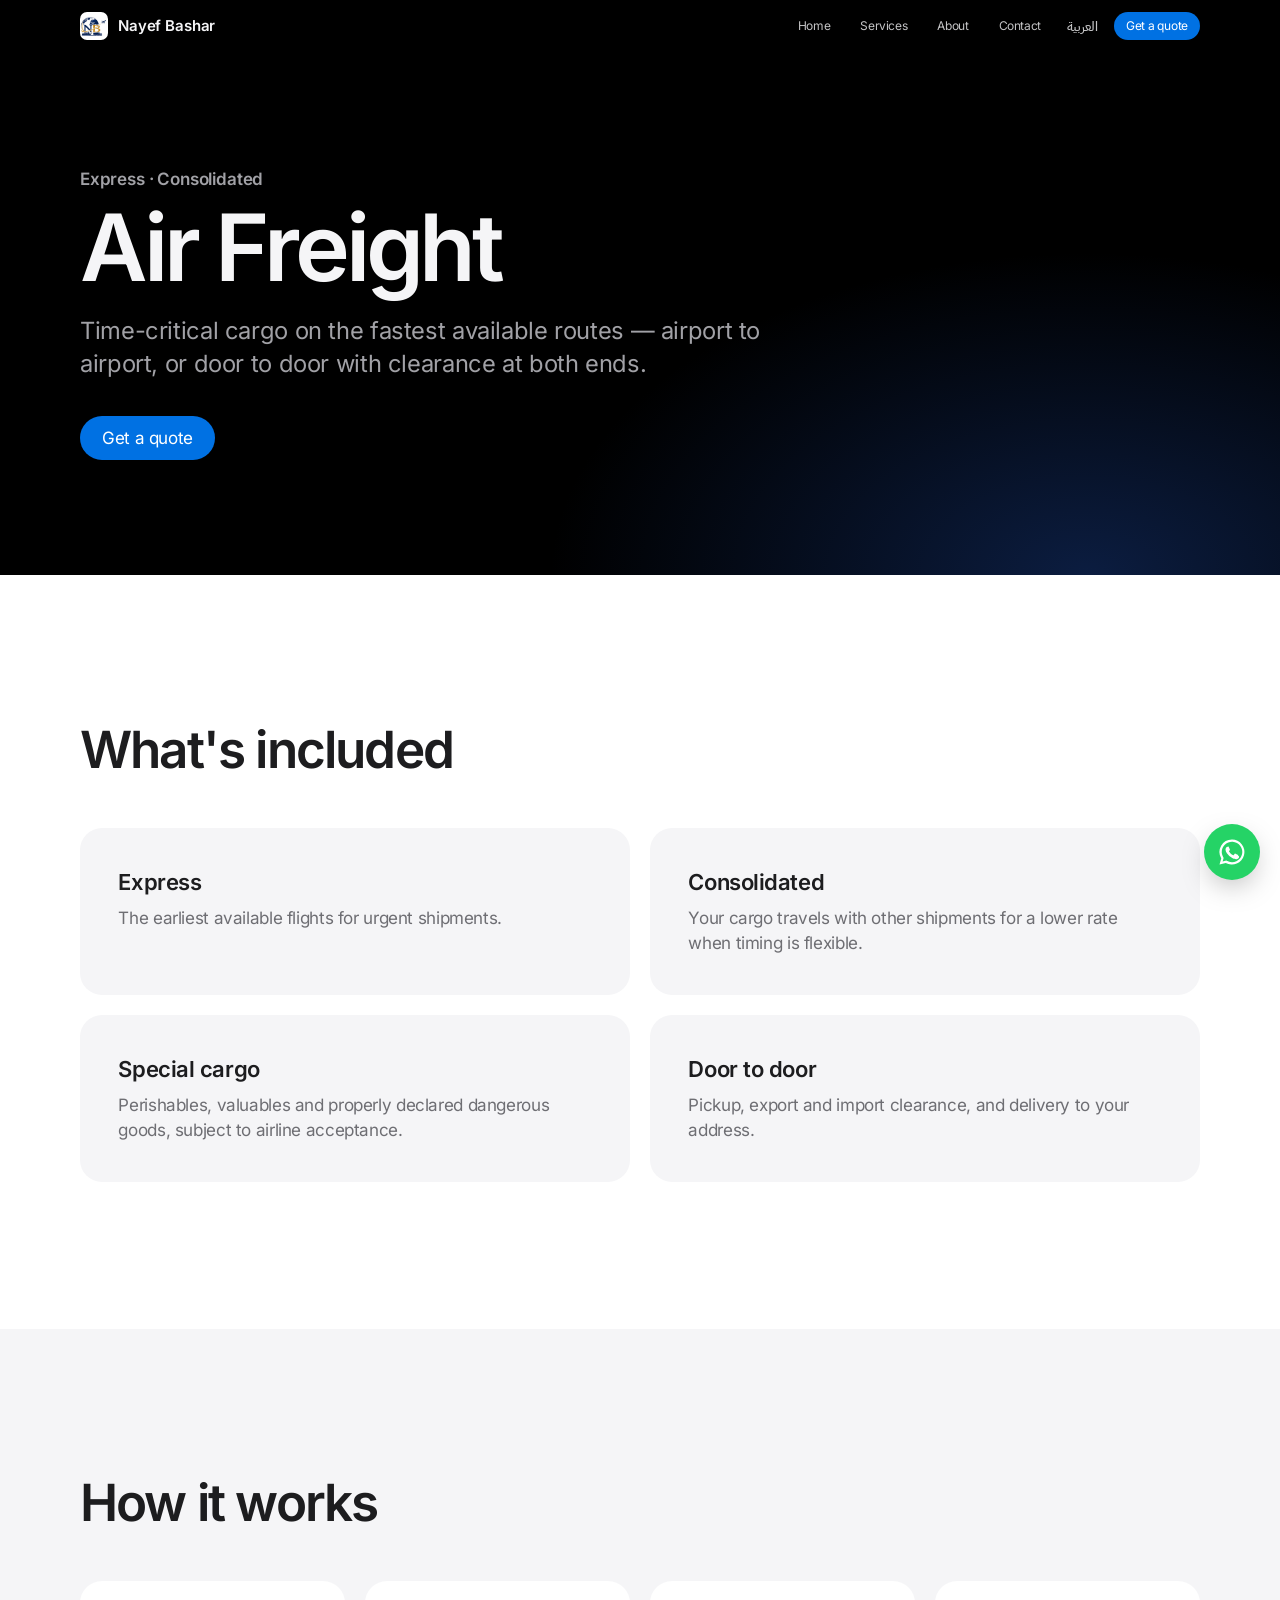
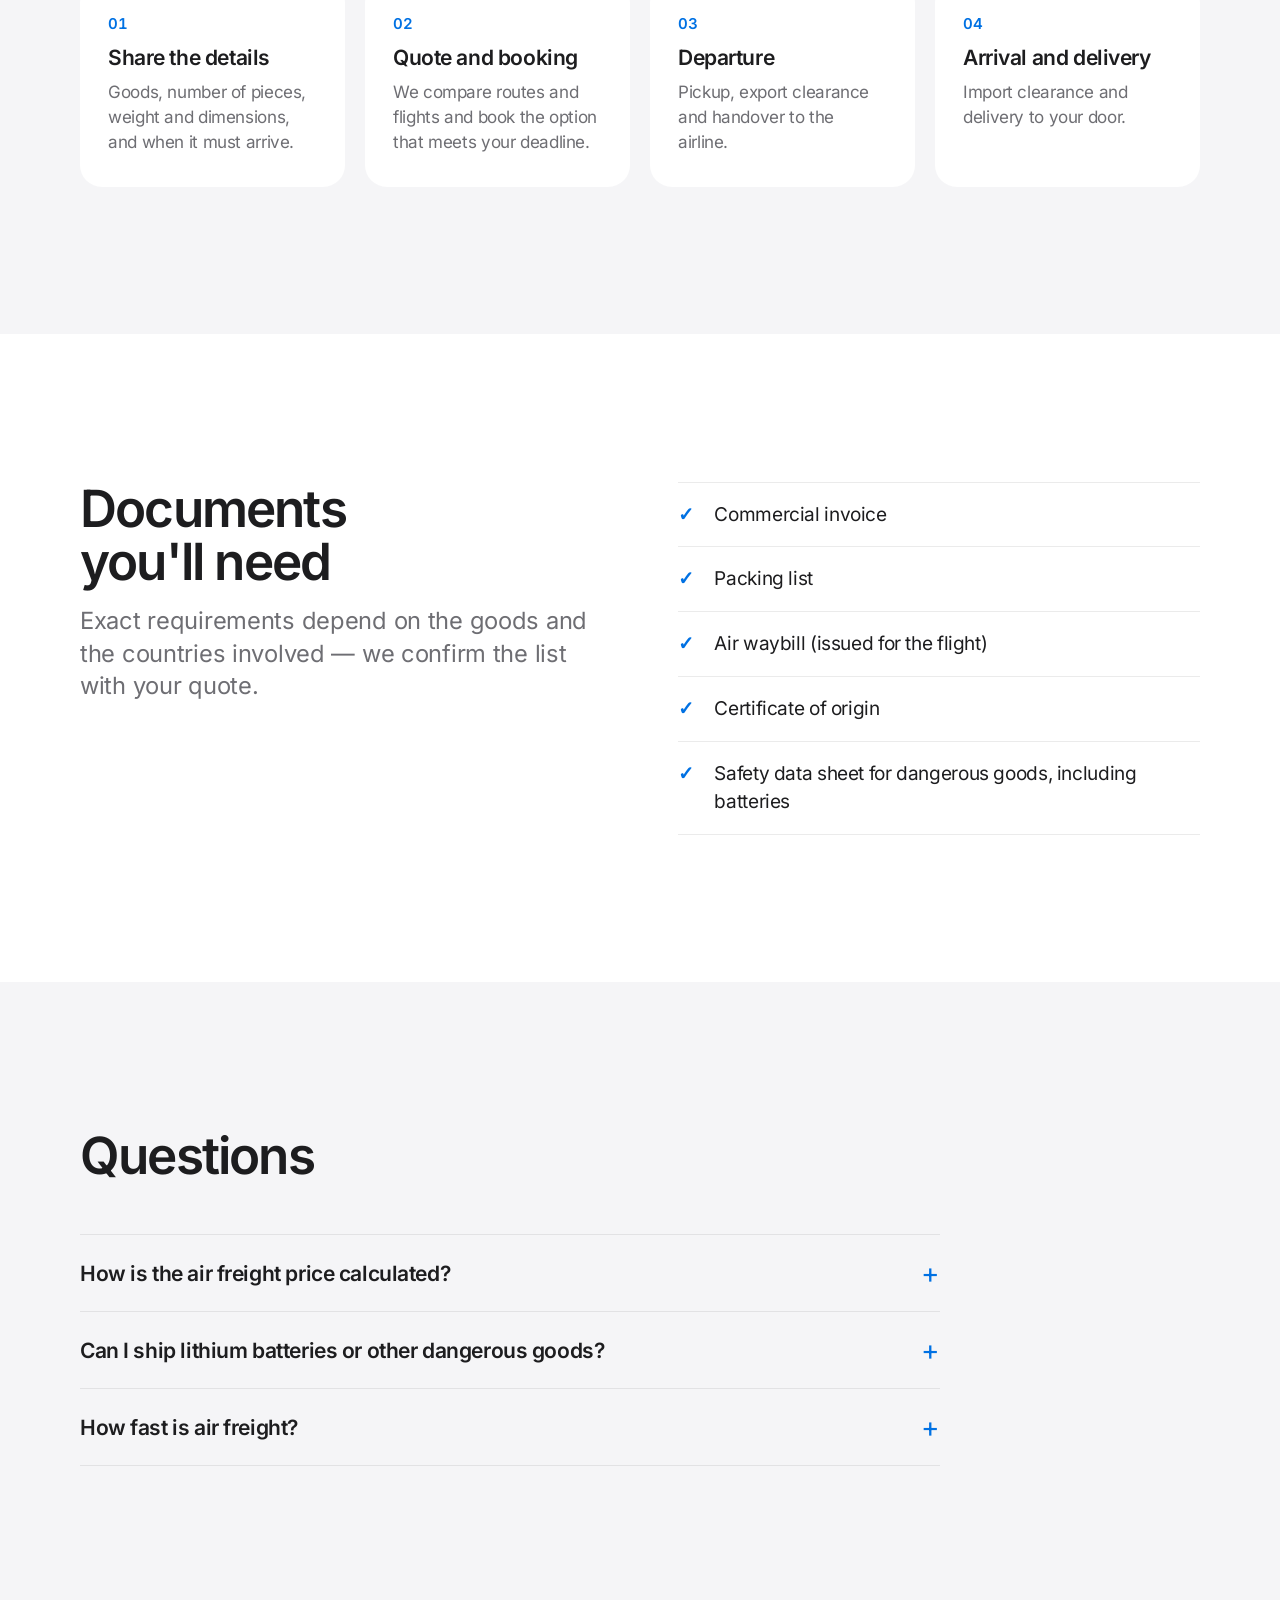
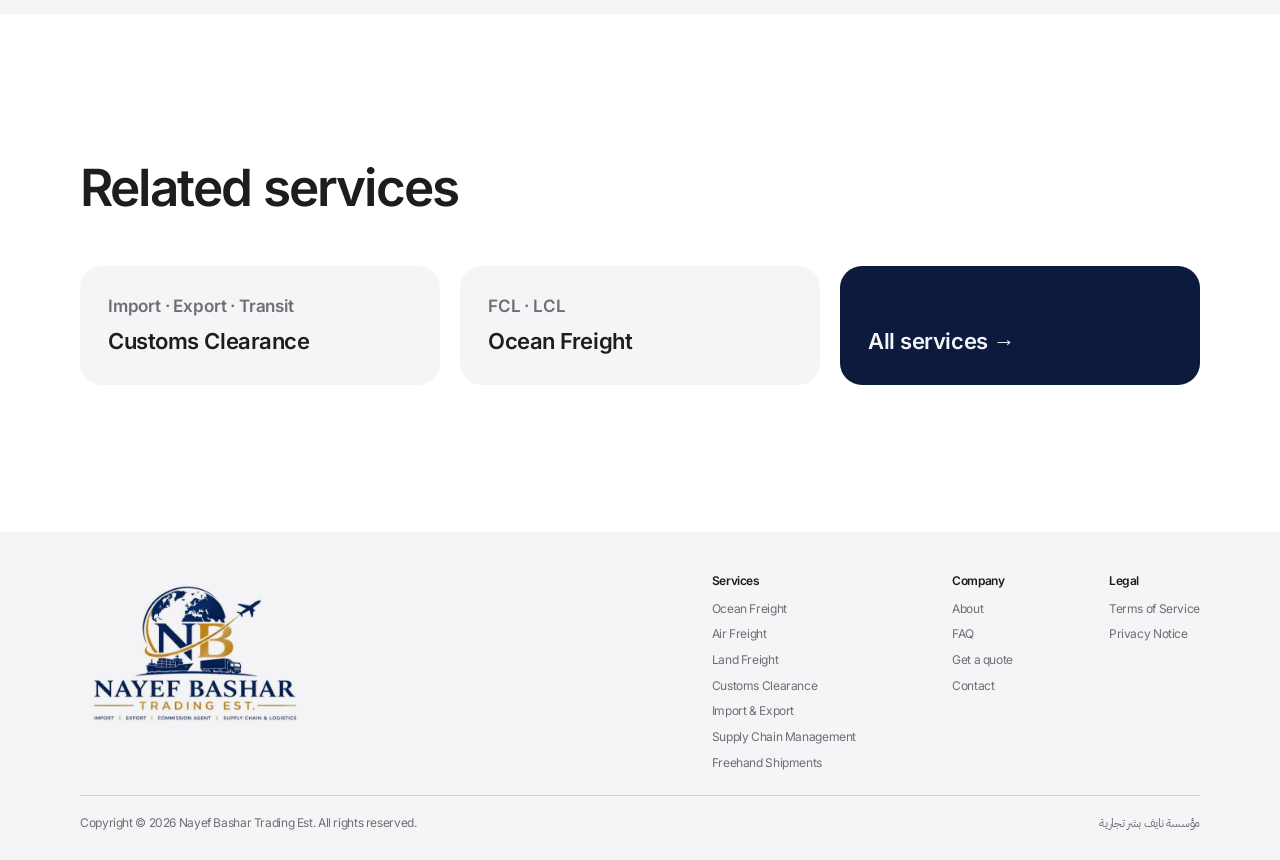
==== commit 0b370b08: "Add files via upload" ====
--- a/services/air-freight.html
+++ b/services/air-freight.html
@@ -191,7 +191,7 @@
         <img class="footer-logo" src="../assets/logo.webp" alt="Nayef Bashar Trading Est." width="566" height="388" loading="lazy">
         <nav class="footer-nav" aria-label="Footer">
           <div><h3 data-i18n="footer.services">Services</h3>
-            <a href="ocean-freight.html" data-i18n="svc.ocean.title">Ocean Freight</a><a href="air-freight.html" data-i18n="svc.air.title">Air Freight</a><a href="land-freight.html" data-i18n="svc.land.title">Land Freight</a><a href="customs-clearance.html" data-i18n="svc.customs.title">Customs Clearance</a><a href="import-export.html" data-i18n="svc.trade.title">Import &amp; Export</a><a href="supply-chain.html" data-i18n="svc.supply.title">Supply Chain Management</a>
+            <a href="ocean-freight.html" data-i18n="svc.ocean.title">Ocean Freight</a><a href="air-freight.html" data-i18n="svc.air.title">Air Freight</a><a href="land-freight.html" data-i18n="svc.land.title">Land Freight</a><a href="customs-clearance.html" data-i18n="svc.customs.title">Customs Clearance</a><a href="import-export.html" data-i18n="svc.trade.title">Import &amp; Export</a><a href="supply-chain.html" data-i18n="svc.supply.title">Supply Chain Management</a><a href="freehand-shipments.html" data-i18n="svc.freehand.title">Freehand Shipments</a>
           </div>
           <div><h3 data-i18n="footer.company">Company</h3>
             <a href="../index.html#about" data-i18n="nav.about">About</a><a href="../index.html#faq" data-i18n="nav.faq">FAQ</a>
--- a/css/site.css
+++ b/css/site.css
@@ -168,6 +168,13 @@
 .tile-art--flow circle { fill: #fff; stroke: var(--blue); stroke-width: 1.5; }
 .tile-art--flow .flow-end { fill: var(--blue); }
 .tile-art--flow .flow-line { fill: none; stroke: var(--blue); stroke-width: 1.5; stroke-dasharray: 4 6; animation: wave 2.4s linear infinite; }
+.tile--reverse { flex-direction: row-reverse; }
+.tile--amber { background: linear-gradient(145deg, #fff4df, #ffffff 70%); }
+.tile-art--route .route-alt { fill: none; stroke: rgba(0, 0, 0, 0.14); stroke-width: 1.5; stroke-dasharray: 3 7; }
+.tile-art--route .route-pick { fill: none; stroke: #d49a1f; stroke-width: 2.5; stroke-linecap: round; stroke-dasharray: 8 6; animation: wave 2.4s linear infinite; }
+.tile-art--route .route-node { fill: #fff; stroke: #d49a1f; stroke-width: 2; }
+.tile-art--route .route-end { fill: #d49a1f; }
+html[dir='rtl'] .tile-art--route svg { transform: scaleX(-1); }
 .tile-glyph { position: absolute; inset-inline-end: clamp(24px, 3vw, 44px); bottom: clamp(24px, 3vw, 44px); width: clamp(88px, 9vw, 128px); opacity: 0.9; transition: transform 700ms var(--ease); }
 .tile:hover .tile-glyph { transform: translateY(-6px); }
 .tile-glyph svg { fill: none; stroke-width: 2; stroke-linecap: round; stroke-linejoin: round; }
